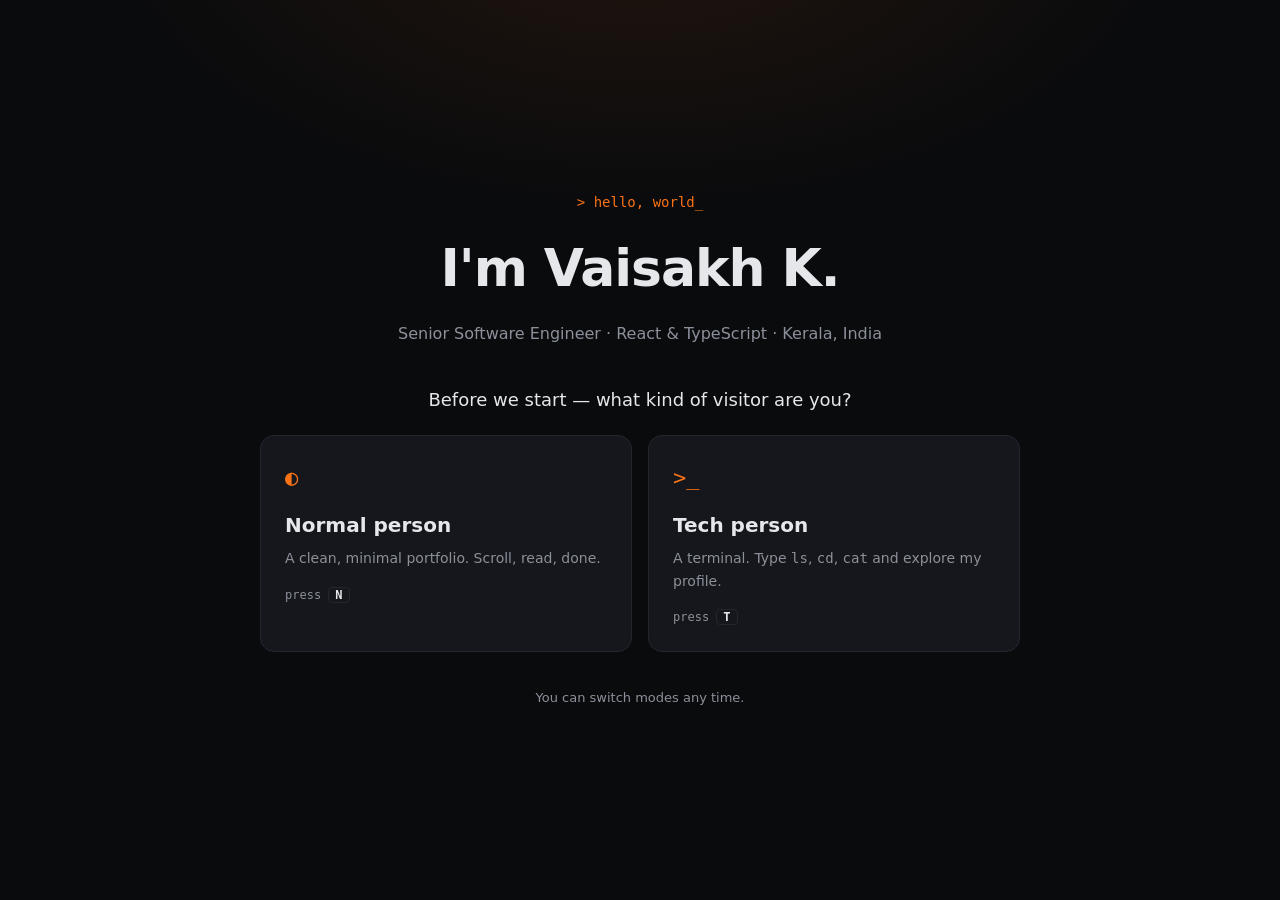
==== index.html @ c29d2188 "Add personal portfolio site with normal and terminal modes Co-Authored-By: Claude Sonnet 5.5 <norepl" ====
<!doctype html>
<html lang="en">
<head>
<meta charset="utf-8">
<meta name="viewport" content="width=device-width, initial-scale=1">
<title>Vaisakh K</title>
<meta name="description" content="Personal website of Vaisakh K — Senior Software Engineer.">
<link rel="stylesheet" href="style.css">
<style>
  body { min-height: 100vh; display: grid; place-items: center; padding: 24px;
    background: radial-gradient(900px 500px at 50% -10%, rgba(249,115,22,.10), transparent 60%), var(--bg); }
  main { width: 100%; max-width: 760px; text-align: center; animation: in .7s ease both; }
  @keyframes in { from { opacity: 0; transform: translateY(12px); } }
  .hi { font-family: var(--mono); color: var(--accent); font-size: 14px; margin-bottom: 14px; }
  h1 { font-size: clamp(32px, 6vw, 52px); font-weight: 700; letter-spacing: -.02em; }
  .sub { color: var(--muted); margin: 10px 0 40px; }
  .q { font-size: 18px; margin-bottom: 20px; }
  .choices { display: grid; grid-template-columns: 1fr 1fr; gap: 16px; }
  .card { text-align: left; background: var(--card); border: 1px solid var(--line); border-radius: 14px;
    padding: 24px; transition: .2s; display: block; }
  .card:hover, .card:focus-visible { border-color: var(--accent); transform: translateY(-3px); outline: none;
    box-shadow: 0 10px 30px -12px rgba(249,115,22,.35); }
  .ico { font-family: var(--mono); font-size: 22px; color: var(--accent); margin-bottom: 14px; display: block; }
  .card h2 { font-size: 20px; margin-bottom: 6px; }
  .card p { color: var(--muted); font-size: 14px; }
  .key { font-family: var(--mono); font-size: 12px; color: var(--muted); margin-top: 16px; display: block; }
  .key b { color: var(--text); border: 1px solid var(--line); border-radius: 4px; padding: 0 6px; }
  .foot { margin-top: 36px; font-size: 13px; color: var(--muted); }
  @media (max-width: 600px) { .choices { grid-template-columns: 1fr; } }
</style>
</head>
<body>
<main>
  <div class="hi">&gt; hello, world_</div>
  <h1>I'm Vaisakh K.</h1>
  <p class="sub">Senior Software Engineer · React &amp; TypeScript · Kerala, India</p>
  <p class="q">Before we start — what kind of visitor are you?</p>
  <div class="choices">
    <a class="card" href="normal.html" id="normal">
      <span class="ico">◐</span>
      <h2>Normal person</h2>
      <p>A clean, minimal portfolio. Scroll, read, done.</p>
      <span class="key">press <b>N</b></span>
    </a>
    <a class="card" href="terminal.html" id="tech">
      <span class="ico">&gt;_</span>
      <h2>Tech person</h2>
      <p>A terminal. Type <code>ls</code>, <code>cd</code>, <code>cat</code> and explore my profile.</p>
      <span class="key">press <b>T</b></span>
    </a>
  </div>
  <p class="foot">You can switch modes any time.</p>
</main>
<script>
  addEventListener("keydown", e => {
    const k = e.key.toLowerCase();
    if (k === "n") location.href = "normal.html";
    if (k === "t") location.href = "terminal.html";
  });
</script>
</body>
</html>
---- style.css ----
:root {
  --bg: #0a0b0d;
  --bg-2: #111317;
  --card: #15171c;
  --line: #23262d;
  --text: #e6e7ea;
  --muted: #8b909a;
  --accent: #f97316;
  --accent-2: #fb923c;
  --green: #4ade80;
  --blue: #60a5fa;
  --mono: "JetBrains Mono", "Fira Code", ui-monospace, SFMono-Regular, Menlo, Consolas, monospace;
  --sans: "Inter", system-ui, -apple-system, "Segoe UI", Roboto, sans-serif;
}
* { box-sizing: border-box; margin: 0; padding: 0; }
html { scroll-behavior: smooth; }
body { background: var(--bg); color: var(--text); font-family: var(--sans); line-height: 1.6; -webkit-font-smoothing: antialiased; }
a { color: inherit; text-decoration: none; }
::selection { background: var(--accent); color: #000; }
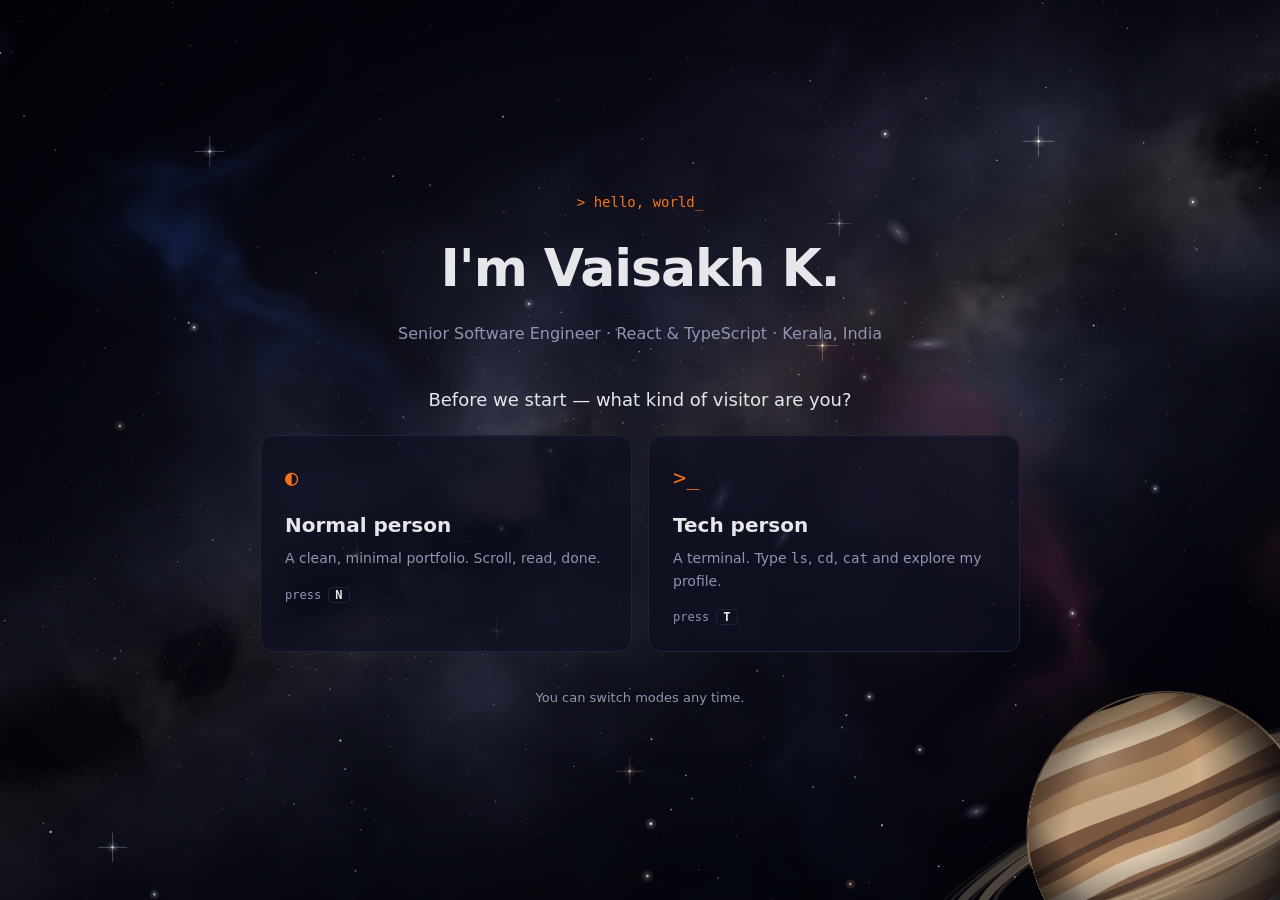
==== commit 9eeb935a: "Redesign normal mode, add space background and rocket cursor Co-Authored-By: Claude Opus 5.5 <norepl" ====
--- a/index.html
+++ b/index.html
@@ -58,5 +58,7 @@
     if (k === "t") location.href = "terminal.html";
   });
 </script>
+<script src="space.js"></script>
+<script src="cursor.js"></script>
 </body>
 </html>
--- a/style.css
+++ b/style.css
@@ -1,10 +1,10 @@
 :root {
-  --bg: #0a0b0d;
-  --bg-2: #111317;
-  --card: #15171c;
-  --line: #23262d;
+  --bg: #05060e;
+  --bg-2: #0b0d1a;
+  --card: rgba(14,16,32,.72);
+  --line: #1f2340;
   --text: #e6e7ea;
-  --muted: #8b909a;
+  --muted: #8f95b2;
   --accent: #f97316;
   --accent-2: #fb923c;
   --green: #4ade80;
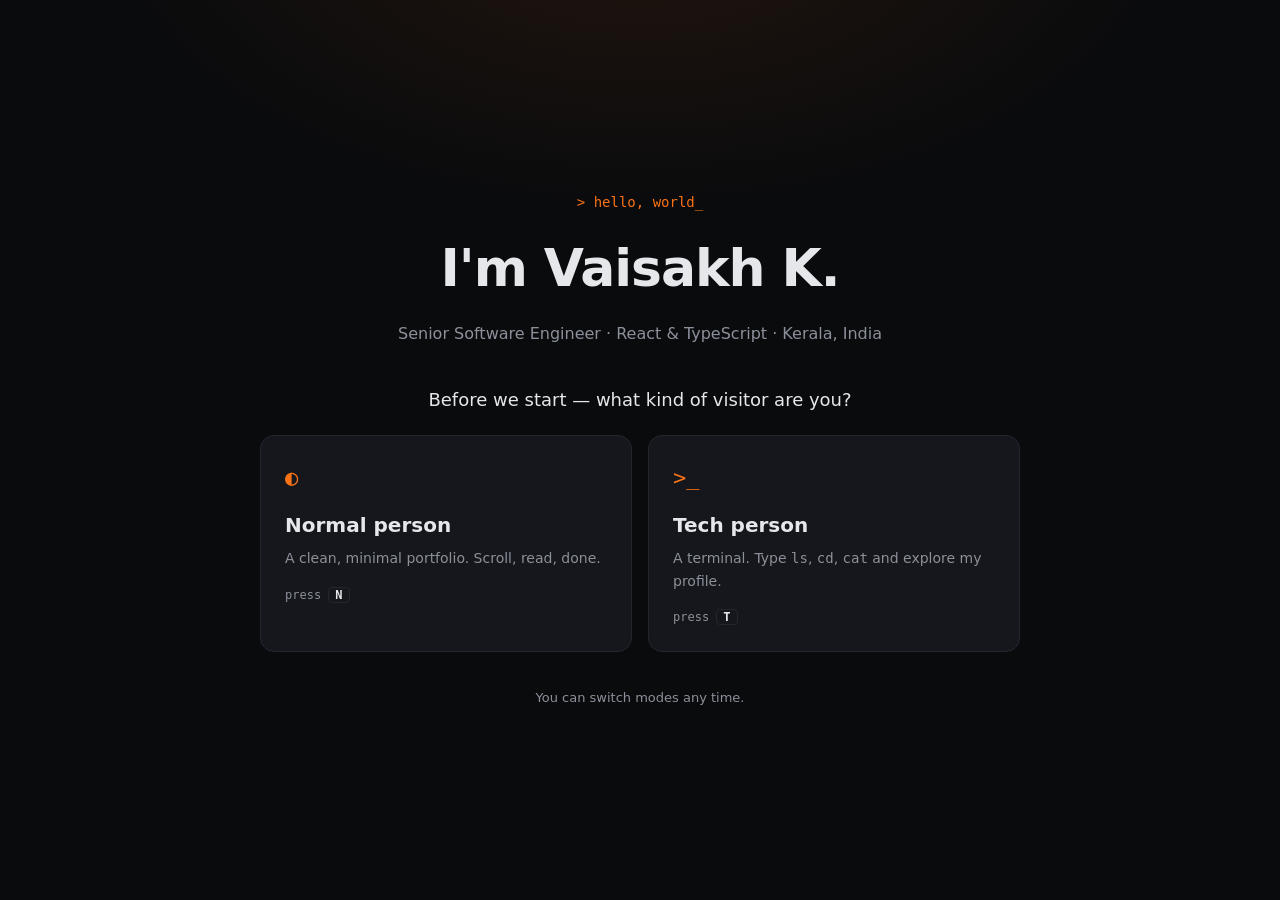
==== commit 7b3d8876: "made some fixes" ====
--- a/index.html
+++ b/index.html
@@ -58,7 +58,6 @@
     if (k === "t") location.href = "terminal.html";
   });
 </script>
-<script src="space.js"></script>
 <script src="cursor.js"></script>
 </body>
 </html>
--- a/style.css
+++ b/style.css
@@ -1,10 +1,10 @@
 :root {
-  --bg: #05060e;
-  --bg-2: #0b0d1a;
-  --card: rgba(14,16,32,.72);
-  --line: #1f2340;
+  --bg: #0a0b0d;
+  --bg-2: #111317;
+  --card: #15171c;
+  --line: #23262d;
   --text: #e6e7ea;
-  --muted: #8f95b2;
+  --muted: #8b909a;
   --accent: #f97316;
   --accent-2: #fb923c;
   --green: #4ade80;
